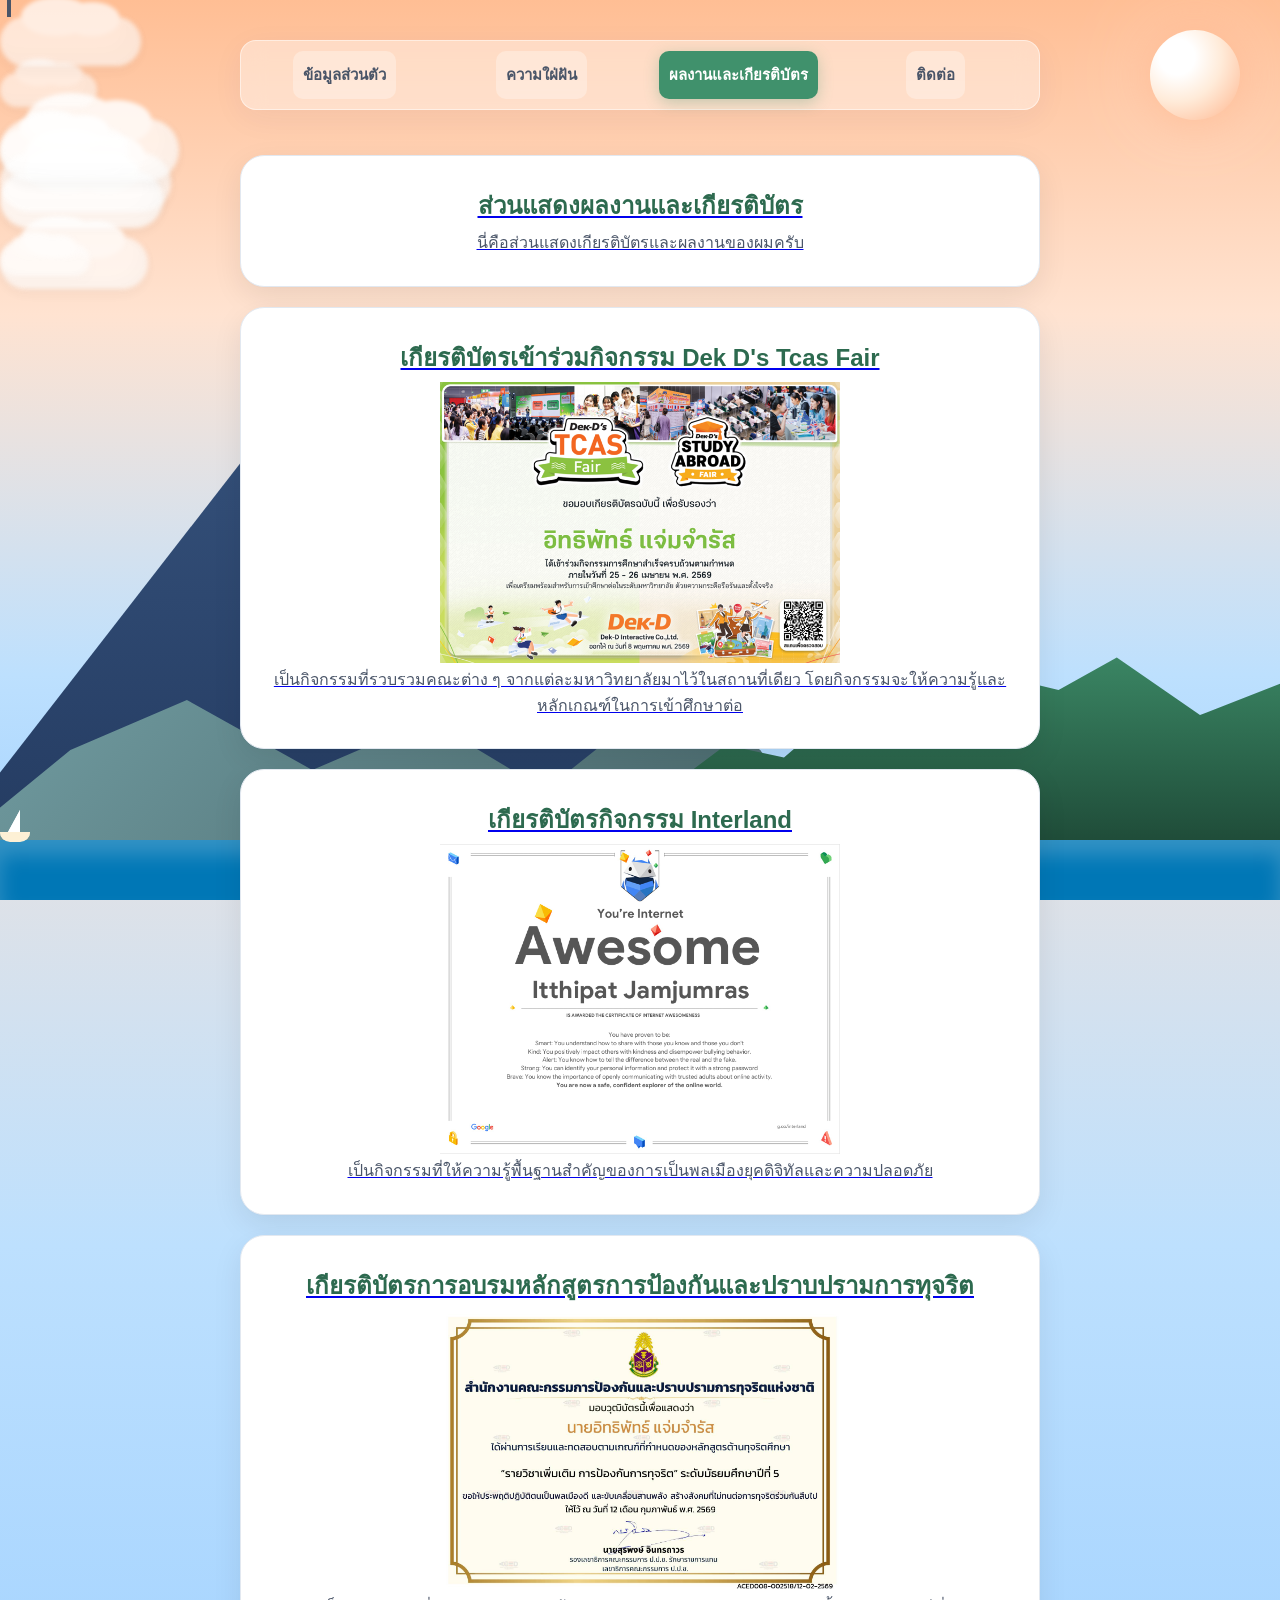
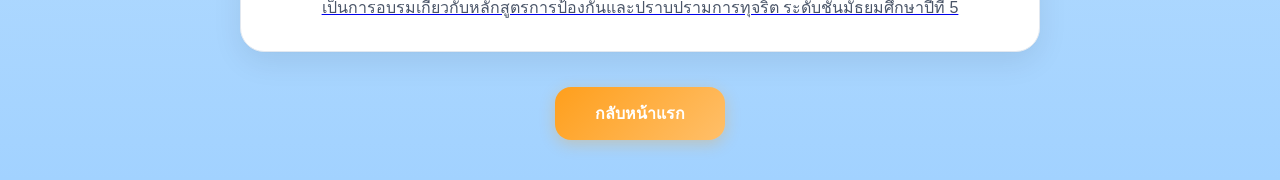
==== certificate.html @ b3058c53 "Update certificate.html" ====
<!DOCTYPE html>
<html lang="th">
<head>
    <meta charset="UTF-8">
    <meta name="viewport" content="width=device-width, initial-scale=1.0">
    <title>แฟ้มสะสมงานของฉัน</title>
    <style>
      body { 
          font-family: sans-serif; 
          margin: 0;
          padding: 40px 20px;
          text-align: center; 
          background: linear-gradient(to bottom, #ffbe94 0%, #ffe3d1 30%, #bde0fe 70%, #a2d2ff 100%);
          position: relative;
          overflow-x: hidden;
          min-height: 100vh;
          box-sizing: border-box;
          display: flex;
          flex-direction: column;
          align-items: center;
      }

      body::before {
          content: "";
          position: fixed;
          inset: 0;
          z-index: -10;
          background: linear-gradient(to bottom, #ffbe94 0%, #ffe3d1 35%, #bde0fe 75%, #a2d2ff 100%);
          pointer-events: none;
      }

      .anime-sun {
          position: fixed;
          top: 30px;
          right: 40px;
          width: 90px;
          height: 90px;
          background: radial-gradient(circle at 30% 30%, #fff 20%, #ffebd9 50%, #ffb38a 100%);
          border-radius: 50%;
          box-shadow: 0 0 50px rgba(255, 179, 138, 0.8), 0 0 100px rgba(255, 255, 255, 0.4);
          z-index: -4;
          animation: sunPulse 6s ease-in-out infinite alternate;
          pointer-events: none;
      }

      .scenery-layer {
          position: fixed;
          bottom: 0;
          left: 0;
          width: 100%;
          height: 480px; 
          z-index: -3; 
          pointer-events: none;
      }

      .mount-fuji {
          position: absolute;
          bottom: 45px;      
          left: -5%;         
          width: 900px;      
          height: 600px;     
          clip-path: polygon(0% 100%, 44% 15%, 56% 15%, 100% 100%);
          background: linear-gradient(to bottom, #3b5984 0%, #243b61 100%);

          z-index: 1 !important; 
      }
      .mount-fuji::before {
          content: "";
          position: absolute;
          top: 0;
          left: 0;
          width: 100%;
          height: 100%;
          clip-path: polygon(44% 15%, 56% 15%, 61% 32%, 55% 28%, 51% 38%, 48% 30%, 45% 39%, 39% 32%);
          background: #ffffff;
      }

      .mountain-back {
          position: absolute;
          bottom: 40px;
          left: -5%;
          width: 70%;
          height: 200px;
          clip-path: polygon(0% 100%, 15% 45%, 28% 20%, 42% 55%, 55% 30%, 68% 65%, 82% 15%, 92% 45%, 100% 100%);

          background: linear-gradient(135deg, #74a0a5 0%, #466367 100%);

          box-shadow: 0 10px 20px rgba(0, 0, 0, 0.2); 

          z-index: 2 !important; 
      }

      .mountain-front {
          position: absolute;
          bottom: 30px;
          right: -10%;
          width: 65%;
          height: 250px;
          clip-path: polygon(0% 100%, 10% 70%, 18% 50%, 25% 55%, 32% 35%, 40% 42%, 48% 20%, 58% 28%, 65% 15%, 75% 38%, 85% 25%, 95% 60%, 100% 100%);
          background: linear-gradient(to top, #1b4332 0%, #2d6a4f 50%, #40916c 100%);
          box-shadow: inset 0 20px 30px rgba(255,255,255,0.08);

          z-index: 3 !important; 
      }

      .ocean-container {
          position: fixed;
          bottom: 0;
          left: 0;
          width: 100%;
          height: 60px;
          z-index: -2;
          pointer-events: none;
          background: #0077b6;
          box-shadow: inset 0 15px 20px rgba(255,255,255,0.2);
      }
      .ocean-container::before {
          content: "";
          position: absolute;
          top: -15px;
          left: 0;
          width: 200%;
          height: 20px;
          background: repeat-x;
          background-image: url("data:image/svg+xml,%3Csvg xmlns='http://w3.org' viewBox='0 0 1200 120' preserveAspectRatio='none'%3E%3Cpath d='M0,0 C150,90 350,30 500,60 C650,90 850,30 1000,60 C1150,90 1300,30 1450,60 L1450,120 L0,120 Z' fill='%230077b6'/%3E%3C/svg%3E");
          background-size: 1200px 20px;
          animation: waveHorizontal 10s linear infinite;
      }

      .sea-objects-container {
          position: fixed;
          bottom: 28px;
          left: 0;
          width: 40px;
          height: 40px;
          z-index: -2;
          pointer-events: none;
          animation: boatSway 4s ease-in-out infinite alternate, boatSail var(--speed, 45s) linear infinite;
          animation-delay: var(--delay, 0s);
      }
      .boat {
          position: relative;
          width: 30px;
          height: 10px;
          background: #fdf0d5;
          border-radius: 0 0 10px 10px;
      }
      .boat::before {
          content: "";
          position: absolute;
          bottom: 10px;
          left: 8px;
          width: 0;
          height: 0;
          border-left: 12px solid transparent;
          border-bottom: 22px solid #ffffff;
      }

      #fish-container {
          position: fixed;
          bottom: 30px;
          inset-x: 0;
          height: 100px;
          z-index: -2;
          pointer-events: none;
      }
      .dolphin {
          position: absolute;
          width: 24px;
          height: 12px;
          background-color: #4ea8de;
          border-radius: 50% 50% 0 0;
          animation: dolphinJump var(--speed) ease-in-out infinite;
          animation-delay: var(--delay);
          opacity: 0;
      }
      .dolphin::before {
          content: "";
          position: absolute;
          right: -4px; top: 4px;
          width: 6px; height: 6px;
          background-color: #4ea8de;
          clip-path: polygon(0 0, 100% 50%, 0 100%);
      }

      #cloud-container, #bird-container {
          position: fixed;
          inset: 0;
          pointer-events: none;
      }
      .cloud {
          position: absolute;
          background: rgba(255, 255, 255, 0.85);
          border-radius: 100px;
          filter: blur(2px);
          animation: cloudDrift var(--speed) linear infinite;
          box-shadow: inset -10px -10px 20px rgba(0,0,0,0.02), 0 5px 15px rgba(0,0,0,0.05);

          z-index: -5 !important;
      }
      .cloud::before, .cloud::after {
          content: '';
          position: absolute;
          background: rgba(255, 255, 255, 1);
          border-radius: 50%;
      }
      .cloud::before { width: 50%; height: 80%; top: -40%; left: 15%; }
      .cloud::after { width: 40%; height: 70%; top: -30%; right: 15%; }

      .bird {
          position: absolute;
          width: 18px;
          height: 12px;
          opacity: 0.65;
          animation: birdFly var(--speed) linear infinite;
      }
      .bird-wings {
          width: 100%;
          height: 100%;
          background-image: url('data:image/svg+xml;utf8,<svg xmlns="http://w3.org" viewBox="0 0 24 16"><path d="M0,8 Q6,0 12,8 Q18,0 24,8 Q18,4 12,8 Q6,4 0,8 Z" fill="%234a5568"/></svg>');
          background-size: contain;
          background-repeat: no-repeat;
          animation: birdFlap 0.4s ease-in-out infinite alternate;
      }
      .bird-wings::before, .bird-wings::after {
          content: "";
          width: 15px;
          height: 10px;
          border: 2px solid #4a5568;
          border-bottom: none;
          border-left: none;
          border-radius: 10px 10px 0 0;
          transform-origin: left bottom;
          animation: wingFlap 0.3s ease-in-out infinite alternate;
      }
      .bird-wings::before {
          border-left: 2px solid #4a5568;
          border-right: none;
          transform-origin: right bottom;
      }

      @keyframes sunPulse { 0% { transform: scale(1); opacity: 0.9; } 100% { transform: scale(1.05); opacity: 1; } }
      
      @keyframes waveHorizontal {
          0% { background-position-x: 0px; }
          100% { background-position-x: -1200px; }
      }
      @keyframes cloudDrift {
          0% { transform: translateX(105vw); }
          100% { transform: translateX(-30vw); }
      }
      @keyframes wingFlap {
          0% { transform: rotate(-30deg); }
          100% { transform: rotate(30deg); }
      }
      @keyframes birdFly {
          0% { transform: translate(var(--startX), var(--startY)) var(--flip); }
          100% { transform: translate(var(--endX), var(--endY)) var(--flip); }
      }
      @keyframes boatSway {
          0% { transform: translateY(0) rotate(-3deg); }
          100% { transform: translateY(3px) rotate(3deg); }
      }
      @keyframes dolphinJump {
          0% { transform: translate(var(--startX), 60px) rotate(-45deg); opacity: 0; }
          15% { opacity: 1; }
          45% { transform: translate(var(--midX), var(--jumpHeight)) rotate(0deg); }
          75% { opacity: 1; }
          90%, 100% { transform: translate(var(--endX), 60px) rotate(45deg); opacity: 0; }
      }

      @keyframes sunPulse { 0% { transform: scale(1); opacity: 0.9; } 100% { transform: scale(1.05); opacity: 1; } }
      @keyframes waveMove { 0% { transform: translateX(0) scaleY(0.95); } 100% { transform: translateX(-300px) scaleY(1.05); } }
      @keyframes cloudDrift { 0% { transform: translateX(105vw); } 100% { transform: translateX(-30vw); } }
      @keyframes birdFlap { 0% { transform: scaleY(0.3); } 100% { transform: scaleY(1); } }
      @keyframes birdFly {
          0% { transform: translate(var(--startX), var(--startY)) var(--flip); }
          100% { transform: translate(var(--endX), var(--endY)) var(--flip); }
      }
      @keyframes auroraShift { 0% { transform: scale(1); } 100% { transform: scale(1.1) translate(10px, -10px); } }

      .tab-menu {
          display: flex;
          gap: 10px;
          background-color: rgba(255, 255, 255, 0.4);
          backdrop-filter: blur(12px);
          -webkit-backdrop-filter: blur(12px);
          padding: 10px;
          border-radius: 16px;
          max-width: 800px;
          width: 100%;
          margin: 0 auto 25px auto;
          box-sizing: border-box;
          border: 1px solid rgba(255, 255, 255, 0.5);
          z-index: 20;
          position: relative;
          box-shadow: 0 8px 32px rgba(31, 38, 135, 0.05);

          position: relative;
          z-index: 50 !important; 
      }
      .tab-btn {
          flex: 1;
          padding: 12px 10px;
          background-color: rgba(255, 255, 255, 0.3);
          color: #4a5568;
          border: none;
          border-radius: 10px;
          cursor: pointer;
          font-size: 15px;
          font-weight: bold;
          transition: 0.3s;
      }
      .tab-btn:hover {
          background-color: rgba(255, 255, 255, 0.6);
          color: #1a202c;
      }
      .tab-btn.active {
          background-color: #40916c;
          color: #ffffff;
          box-shadow: 0 4px 15px rgba(64, 145, 108, 0.3);
      }

      .container { 
          max-width: 800px; 
          width: 100%;
          margin: 0 auto; 
          box-sizing: border-box;
      }
      .project-card { 
          background: #ffffff;
          padding: 30px; 
          margin: 20px 0; 
          border-radius: 24px; 
          box-shadow: 0 10px 30px rgba(0, 0, 0, 0.08), 0 1px 3px rgba(0, 0, 0, 0.02); 
          text-align: left; 
          border: 1px solid #e2e8f0;

          position: relative;
          z-index: 10 !important; 
      }
      
      h1, h2, h3 { color: #2d6a4f; }
      h1 { font-size: 32px; margin-bottom: 10px; text-shadow: 1px 1px 2px rgba(255,255,255,0.8); }
      p { font-size: 18px; color: #4a5568; line-height: 1.6; }
      ul { color: #4a5568; line-height: 1.8; font-size: 16px; }
      li { margin-bottom: 8px; }
      strong { color: #1b4332; }

      .btn { 
          display: inline-block; 
          background: linear-gradient(135deg, #ff9f1c, #ffbf69);
          color: #fff; 
          padding: 14px 40px; 
          text-decoration: none; 
          border-radius: 16px; 
          margin-top: 25px; 
          font-weight: bold; 
          font-size: 16px;
          box-shadow: 0 4px 15px rgba(255, 159, 28, 0.3);
          transition: all 0.3s ease;
          z-index: 10;
          position: relative;
          border: none;
      }
      .btn:hover { 
          transform: translateY(-4px) scale(1.02);
          box-shadow: 0 6px 20px rgba(255, 159, 28, 0.5);
      } 
      .btn:visited { color: #fff; }

      .tab-page {
          display: block;
      }
     </style>
</head>
<body>

  <div class="anime-sun"></div>
  <div id="cloud-container"></div>
  <div id="bird-container"></div>
  <div id="fish-container"></div>
  
  <div class="scenery-layer">
      <div class="mount-fuji"></div>
      <div class="mountain-back"></div>
      <div class="mountain-front"></div>
  </div>

  <div class="sea-objects-container">
      <div class="boat"></div>
  </div>

  <div class="ocean-container">
      <div class="sea-objects-container">
          <div class="boat"></div>
      </div>
      <div id="fish-container"></div> 
  </div>

     <!-- 1. แถบปุ่มกดเลือกหน้าด้านบน -->
     <div class="tab-menu">
        <a href="portfolio.html" style="flex: 1; text decoration: none;"><button class="tab-btn">ข้อมูลส่วนตัว</button>
        <a href="dream.html" style="flex: 1; text decoration: none;"><button class="tab-btn">ความใฝ่ฝัน</button>
        <a href="certificate.html" style="flex: 1; text decoration: none;"><button class="tab-btn active">ผลงานและเกียรติบัตร</button>
        <a href="contact.html" style="flex: 1; text decoration: none;"><button class="tab-btn">ติดต่อ</button>
     </div>

     <!-- หน้าที่ 3 -->
     <div id="page3" class="container tab-page">


        <div class="project-card" style="margin-bottom: 10px; text-align: center;">
          <h2 style="margin: 0 0 5px 0;">ส่วนแสดงผลงานและเกียรติบัตร</h2>
          <p style="margin: 0; font-size: 16px;">นี่คือส่วนแสดงเกียรติบัตรและผลงานของผมครับ</p>
        </div>

        <!-- กล่องเกียรติบัตร 1 -->
        <div class="project-card" style="margin-bottom: 10px; text-align: center;">
          <h2 style="margin: 0 0 5px 0;">เกียรติบัตรเข้าร่วมกิจกรรม Dek D's Tcas Fair</h2>
          <img src="Screenshot 2026-06-03 222203.png" width="400">
          <p style="margin: 0; font-size: 16px;">เป็นกิจกรรมที่รวบรวมคณะต่าง ๆ จากแต่ละมหาวิทยาลัยมาไว้ในสถานที่เดียว โดยกิจกรรมจะให้ความรู้และหลักเกณฑ์ในการเข้าศึกษาต่อ</p>
        </div>

        <!-- กล่องเกียรติบัตร 2 -->
        <div class="project-card" style="margin-bottom: 10px; text-align: center;">
          <h2 style="margin: 0 0 5px 0;">เกียรติบัตรกิจกรรม Interland</h2>
          <img src="Screenshot 2026-06-03 221729.png" width="400">
          <p style="margin: 0; font-size: 16px;">เป็นกิจกรรมที่ให้ความรู้พื้นฐานสำคัญของการเป็นพลเมืองยุคดิจิทัลและความปลอดภัย</p>
        </div>

        <!-- กล่องเกียรติบัตร 3 -->
        <div class="project-card" style="margin-bottom: 10px; text-align: center;">
          <h2 style="margin: 0 0 5px 0;">เกียรติบัตรการอบรมหลักสูตรการป้องกันและปราบปรามการทุจริต</h2>
          <img src="113593.jpg" width="400">
          <p style="margin: 0; font-size: 16px;">เป็นการอบรมเกี่ยวกับหลักสูตรการป้องกันและปราบปรามการทุจริต ระดับชั้นมัธยมศึกษาปีที่ 5</p>
        </div>
     </div> <!-- ปิดหน้า 3 -->

     <div class="container">
        <a href="index.html" class="btn">กลับหน้าแรก</a>
     </div>

  <script>
      function setupAnimeNature() {
          const cloudContainer = document.getElementById('cloud-container');
          if (cloudContainer) {
              const cloudCount = 8;
              for (let i = 0; i < cloudCount; i++) {
                  const cloud = document.createElement('div');
                  cloud.classList.add('cloud');
                  const width = Math.random() * 120 + 80; 
                  const height = width * 0.35;
                  const topPos = Math.random() * 35; 
                  const speed = Math.random() * 25 + 35; 
                  const delay = Math.random() * -60; 
                  cloud.style.width = width + "px";
                  cloud.style.height = height + "px";
                  cloud.style.top = topPos + "%";
                  cloud.style.opacity = Math.random() * 0.3 + 0.6;
                  cloud.style.setProperty('--speed', speed + "s");
                  cloud.style.animationDelay = delay + "s";
                  cloudContainer.appendChild(cloud);
              }
          }

          const birdContainer = document.getElementById('bird-container');
          if (birdContainer) {
              const birdCount = 10;
              for (let i = 0; i < birdCount; i++) {
                  const bird = document.createElement('div');
                  bird.classList.add('bird');
                  const wings = document.createElement('div');
                  wings.classList.add('bird-wings');
                  bird.appendChild(wings);
                  const direction = Math.floor(Math.random() * 2);
                  let startX, endX, flip;
                  if (direction === 0) { startX = "105vw"; endX = "-10vw"; flip = "scaleX(1)"; } 
                  else { startX = "-10vw"; endX = "105vw"; flip = "scaleX(-1)"; }
                  const startY = Math.random() * 40 + 5 + "%"; 
                  const endY = (parseFloat(startY) + (Math.random() * 20 - 10)) + "%"; 
                  const speed = Math.random() * 8 + 12; 
                  const delay = Math.random() * -25; 
                  bird.style.setProperty('--startX', startX);
                  bird.style.setProperty('--endX', endX);
                  bird.style.setProperty('--startY', startY);
                  bird.style.setProperty('--endY', endY);
                  bird.style.setProperty('--flip', flip);
                  bird.style.setProperty('--speed', speed + "s");
                  bird.style.animationDelay = delay + "s";
                  birdContainer.appendChild(bird);
              }
          }

          const fishContainer = document.getElementById('fish-container');
          if (fishContainer) {
              const dolphinCount = 6; 
              for (let i = 0; i < dolphinCount; i++) {
                  const dolphin = document.createElement('div');
                  dolphin.classList.add('dolphin');
                  const startX = Math.random() * 80 + 5; 
                  const jumpDistance = Math.random() * 8 + 6; 
                  const endX = startX + jumpDistance;
                  const midX = startX + (jumpDistance / 2); 
                  const jumpHeight = (Math.random() * -25 - 35) + "px"; 
                  const speed = Math.random() * 2 + 2.5; 
                  const delay = Math.random() * 12; 
                  dolphin.style.setProperty('--startX', startX + "vw");
                  dolphin.style.setProperty('--midX', midX + "vw");
                  dolphin.style.setProperty('--endX', endX + "vw");
                  dolphin.style.setProperty('--jumpHeight', jumpHeight);
                  dolphin.style.setProperty('--speed', speed + "s");
                  dolphin.style.setProperty('--delay', delay + "s");
                  fishContainer.appendChild(dolphin);
              }
          }
      }

      if (document.readyState === "loading") {
          document.addEventListener("DOMContentLoaded", setupAnimeNature);
      } else {
          setupAnimeNature();
      }
  </script>

</body>
</html>
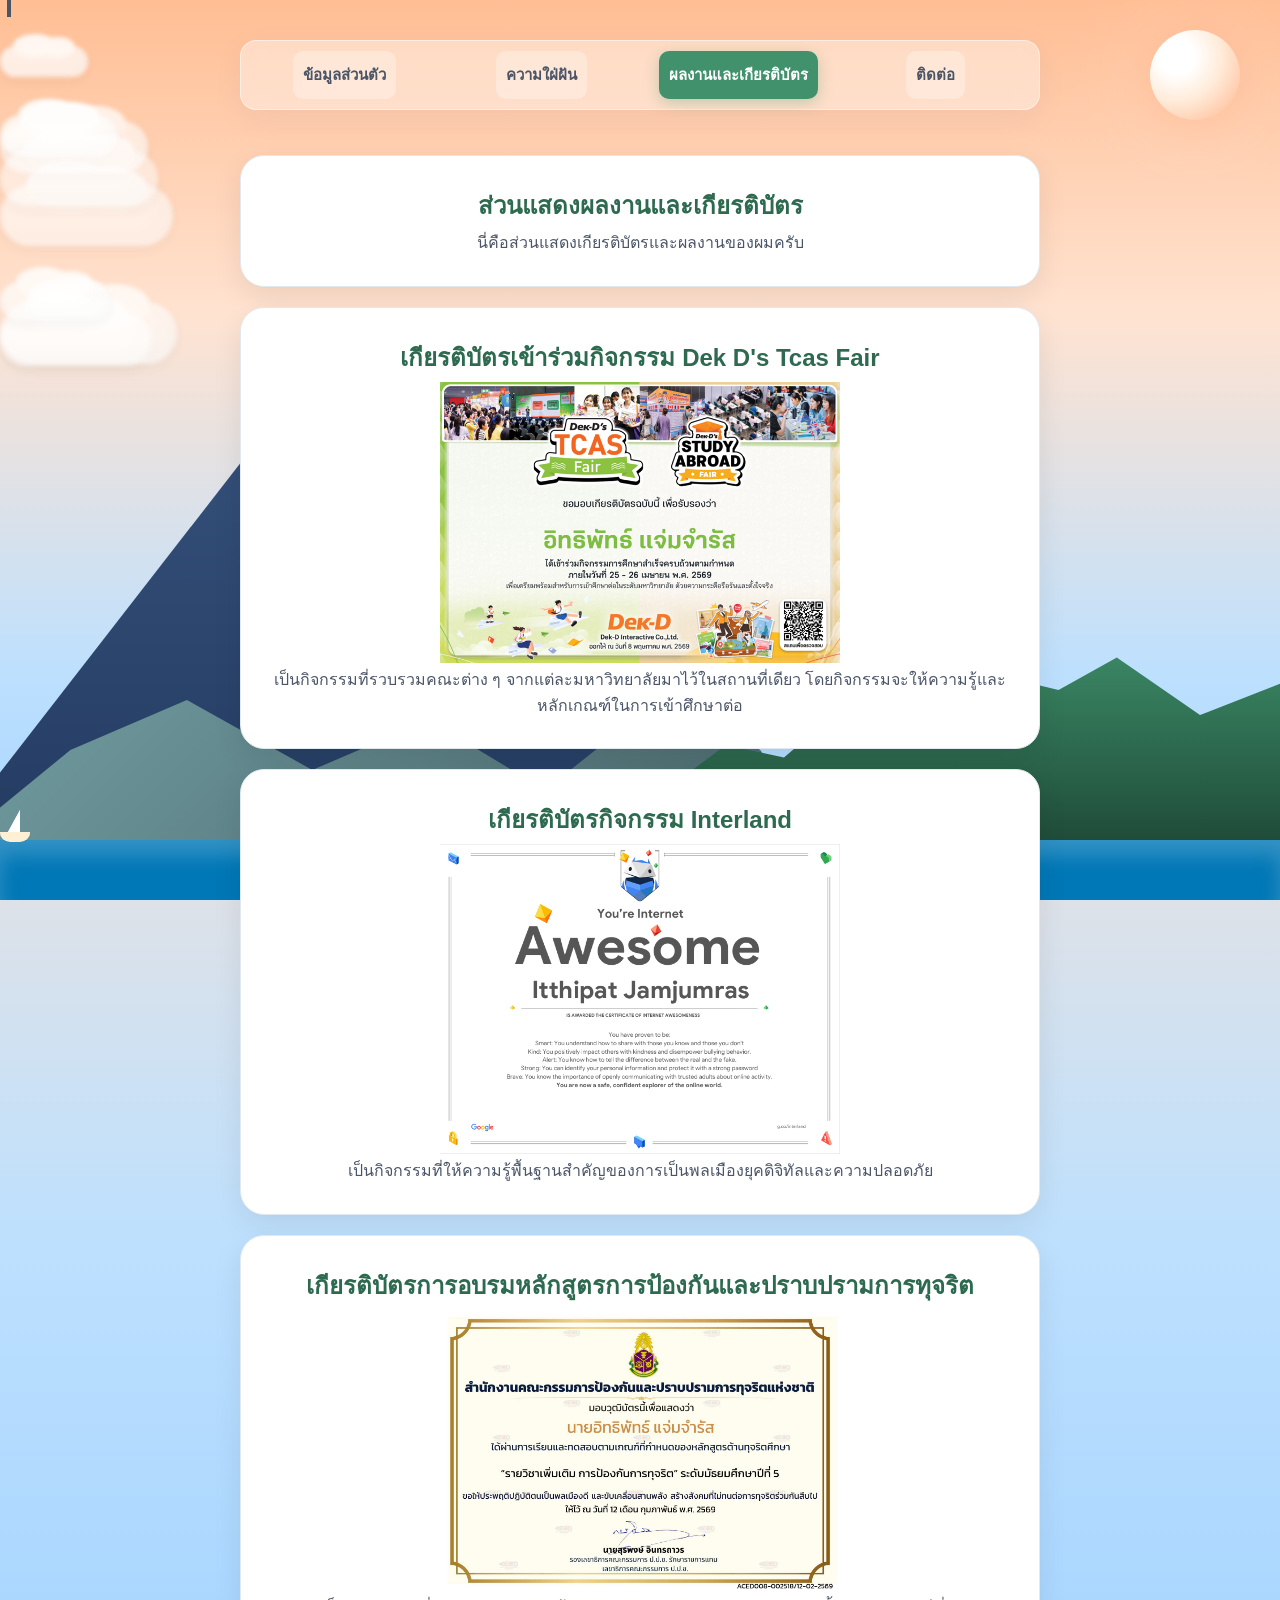
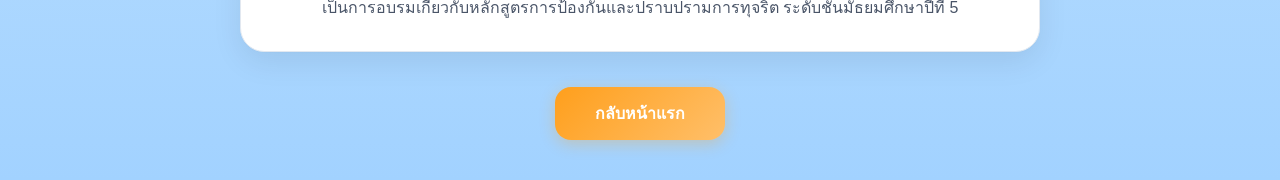
==== commit dc2df736: "Update certificate.html" ====
--- a/certificate.html
+++ b/certificate.html
@@ -401,10 +401,10 @@
 
      <!-- 1. แถบปุ่มกดเลือกหน้าด้านบน -->
      <div class="tab-menu">
-        <a href="portfolio.html" style="flex: 1; text decoration: none;"><button class="tab-btn">ข้อมูลส่วนตัว</button>
-        <a href="dream.html" style="flex: 1; text decoration: none;"><button class="tab-btn">ความใฝ่ฝัน</button>
-        <a href="certificate.html" style="flex: 1; text decoration: none;"><button class="tab-btn active">ผลงานและเกียรติบัตร</button>
-        <a href="contact.html" style="flex: 1; text decoration: none;"><button class="tab-btn">ติดต่อ</button>
+        <a href="portfolio.html" style="flex: 1; text-decoration: none;"><button class="tab-btn">ข้อมูลส่วนตัว</button></a>
+        <a href="dream.html" style="flex: 1; text-decoration: none;"><button class="tab-btn">ความใฝ่ฝัน</button></a>
+        <a href="certificate.html" style="flex: 1; text-decoration: none;"><button class="tab-btn active">ผลงานและเกียรติบัตร</button></a>
+        <a href="contact.html" style="flex: 1; text-decoration: none;"><button class="tab-btn">ติดต่อ</button></a>
      </div>
 
      <!-- หน้าที่ 3 -->
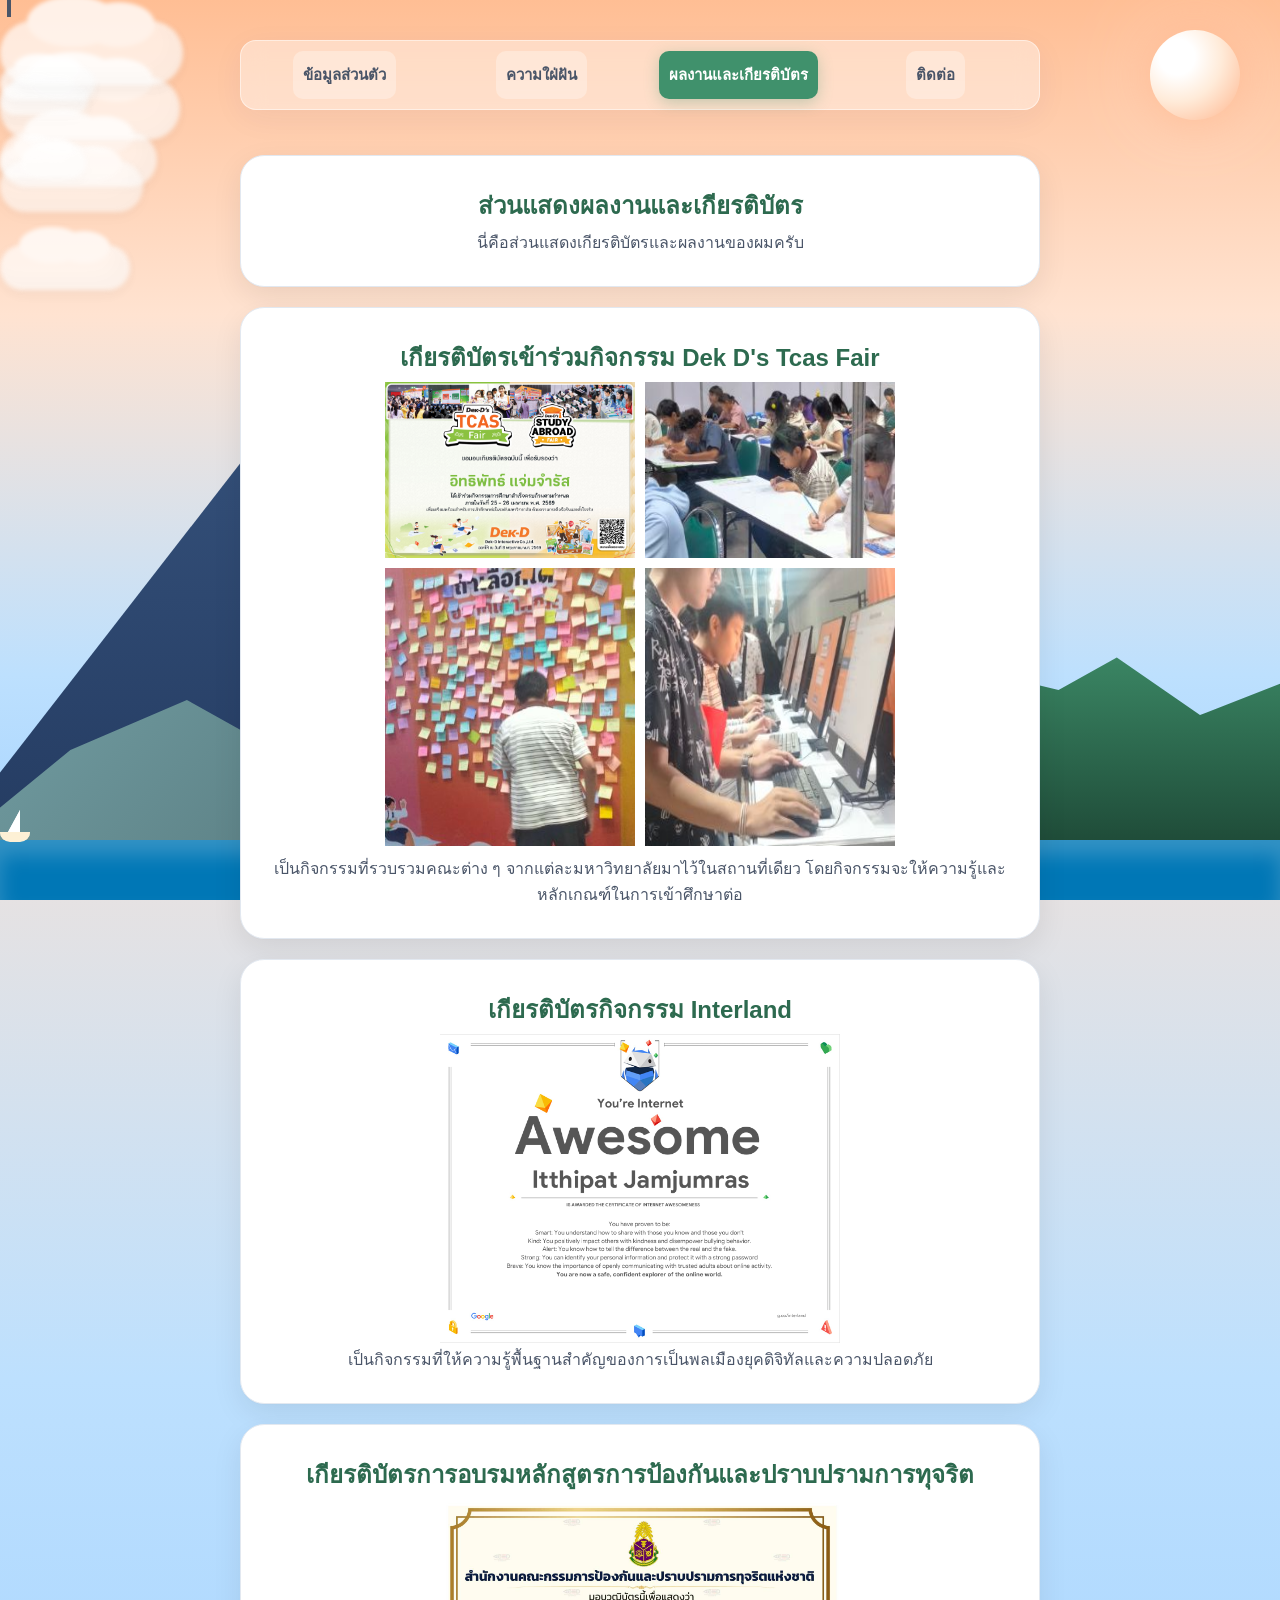
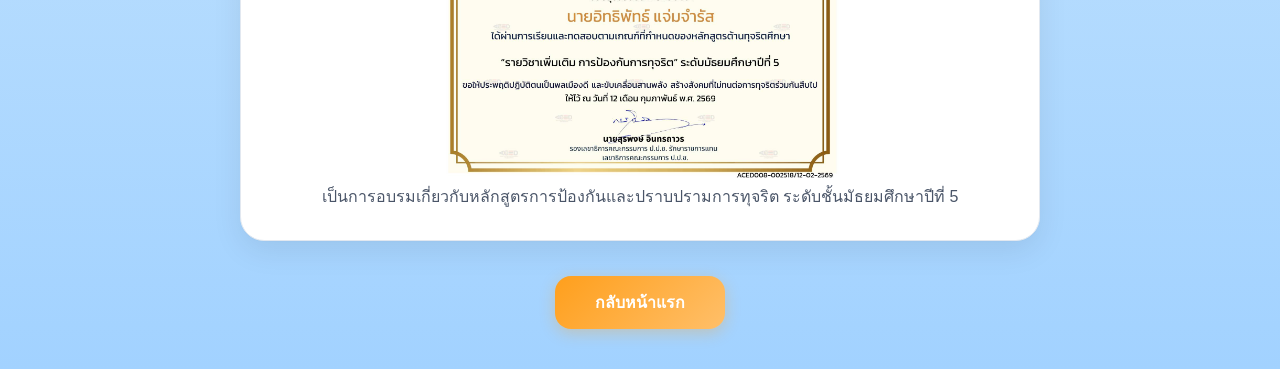
==== commit 7a11aa40: "Update certificate.html" ====
--- a/certificate.html
+++ b/certificate.html
@@ -419,7 +419,17 @@
         <!-- กล่องเกียรติบัตร 1 -->
         <div class="project-card" style="margin-bottom: 10px; text-align: center;">
           <h2 style="margin: 0 0 5px 0;">เกียรติบัตรเข้าร่วมกิจกรรม Dek D's Tcas Fair</h2>
-          <img src="Screenshot 2026-06-03 222203.png" width="400">
+          
+          <div style="display: flex; justify-content: center; gap: 10px; margin-bottom: 10px;">
+           <img src="Screenshot 2026-06-03 222203.png" width="250">
+           <img src="Screenshot 2026-09-09 172811.png" width="250">
+          </div>
+          
+          <div style="display: flex; justify-content: center; gap: 10px; margin-bottom: 10px;">
+           <img src="Screenshot 2026-09-09 172858.png" width="250">
+           <img src="Screenshot 2026-09-09 172609.png" width="250">
+          </div>
+          
           <p style="margin: 0; font-size: 16px;">เป็นกิจกรรมที่รวบรวมคณะต่าง ๆ จากแต่ละมหาวิทยาลัยมาไว้ในสถานที่เดียว โดยกิจกรรมจะให้ความรู้และหลักเกณฑ์ในการเข้าศึกษาต่อ</p>
         </div>
 
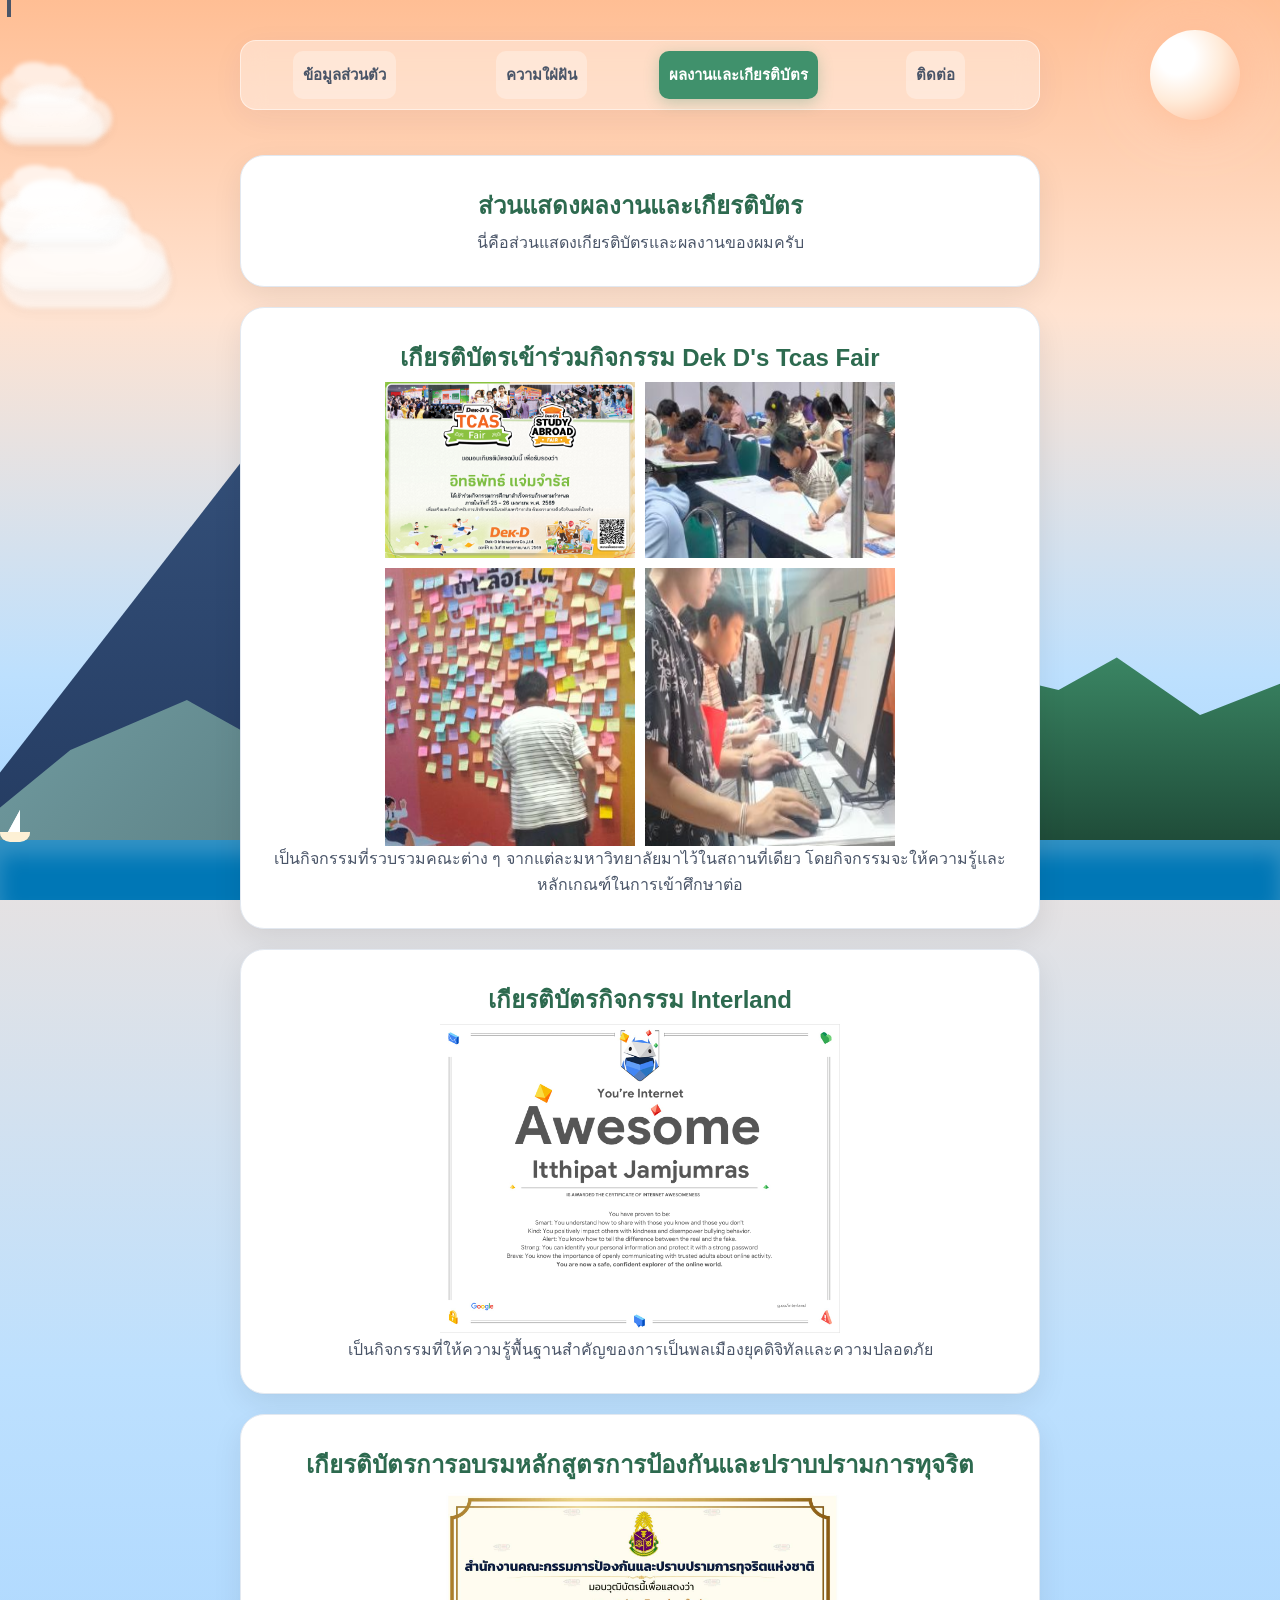
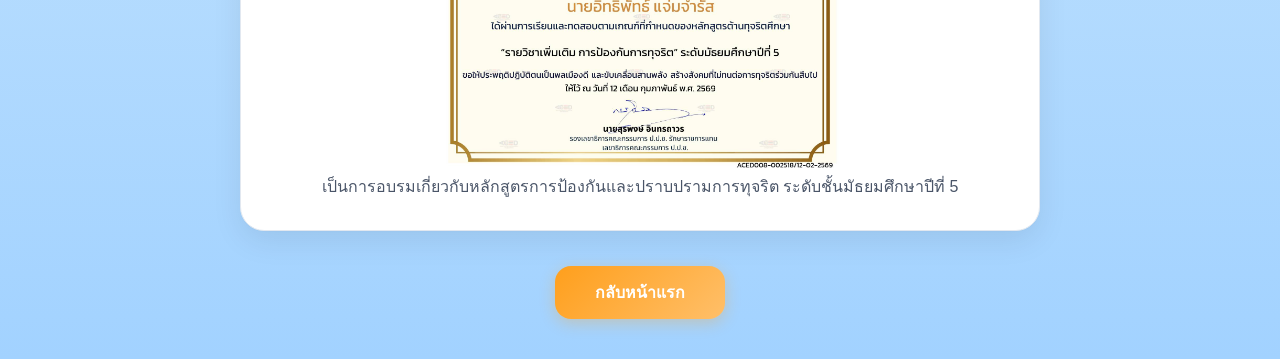
==== commit 76023baa: "Update certificate.html" ====
--- a/certificate.html
+++ b/certificate.html
@@ -425,7 +425,7 @@
            <img src="Screenshot 2026-09-09 172811.png" width="250">
           </div>
           
-          <div style="display: flex; justify-content: center; gap: 10px; margin-bottom: 10px;">
+          <div style="display: flex; justify-content: center; gap: 10px;">
            <img src="Screenshot 2026-09-09 172858.png" width="250">
            <img src="Screenshot 2026-09-09 172609.png" width="250">
           </div>
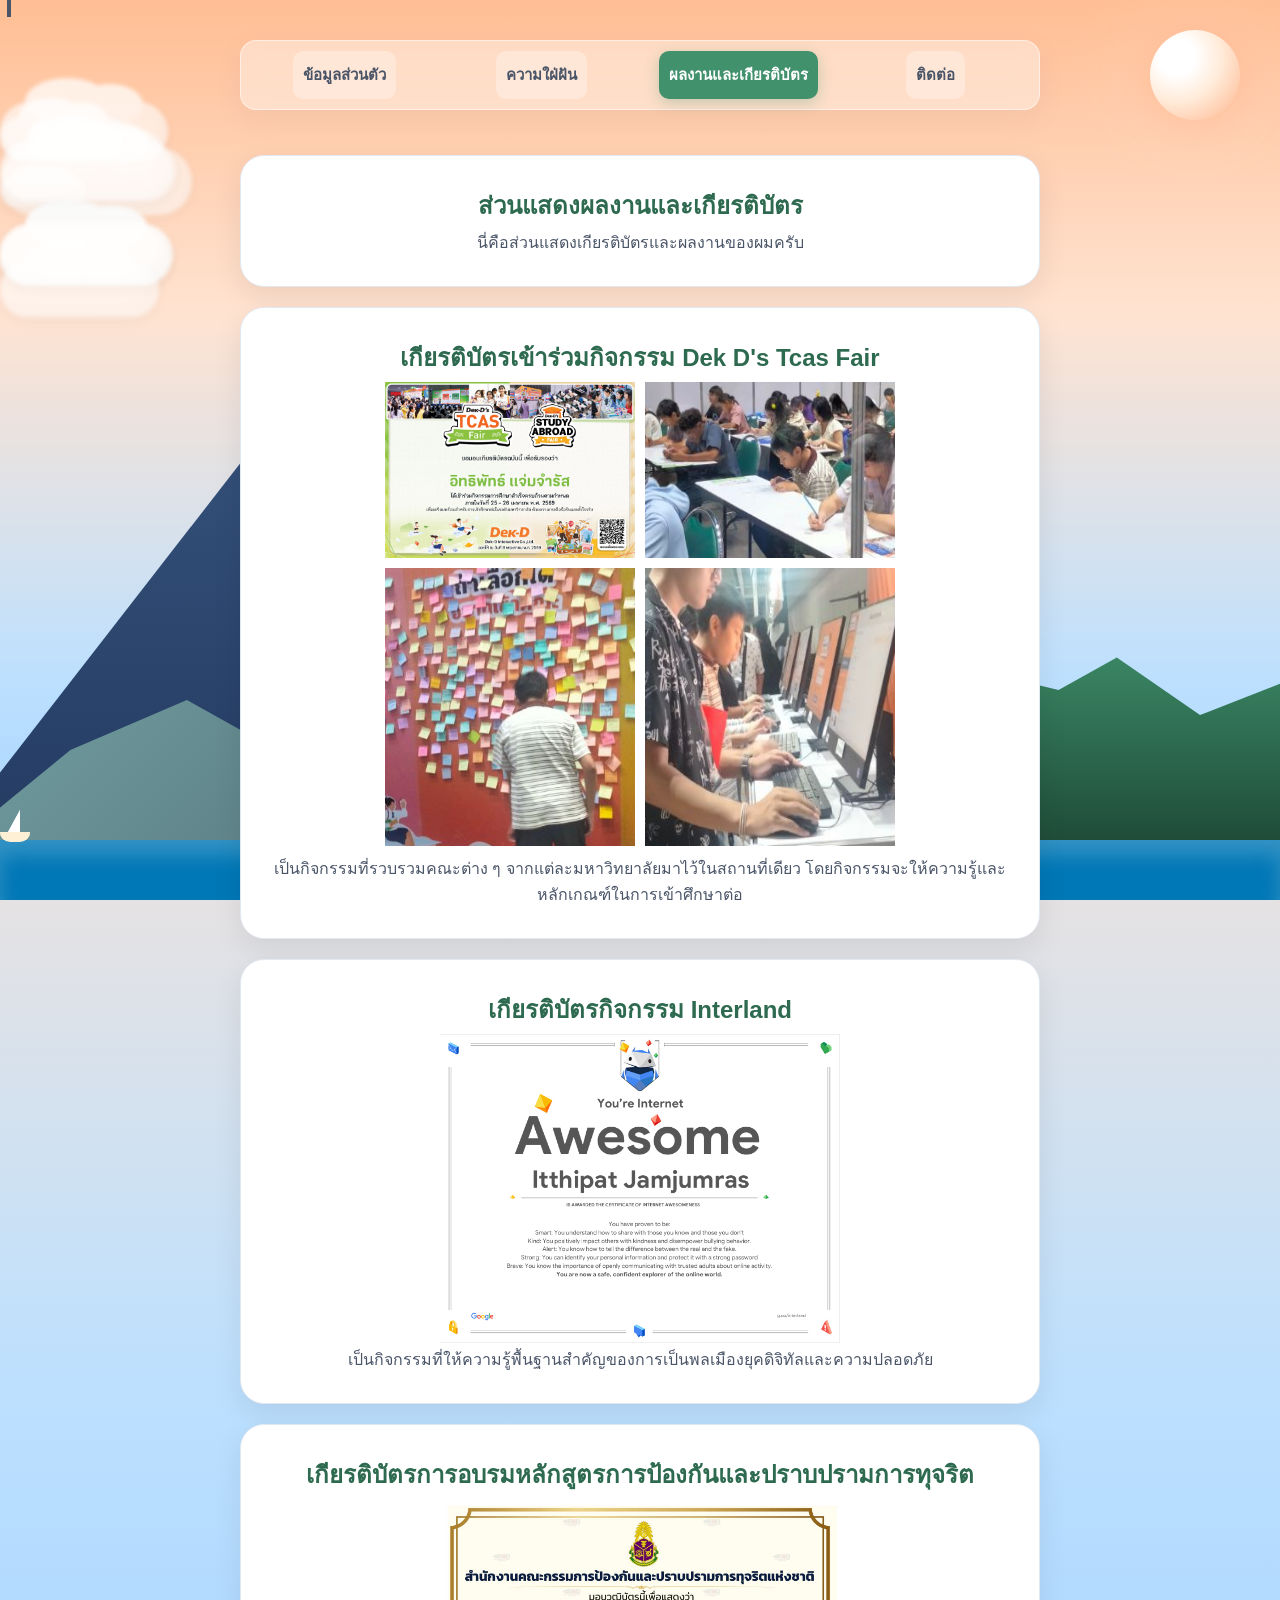
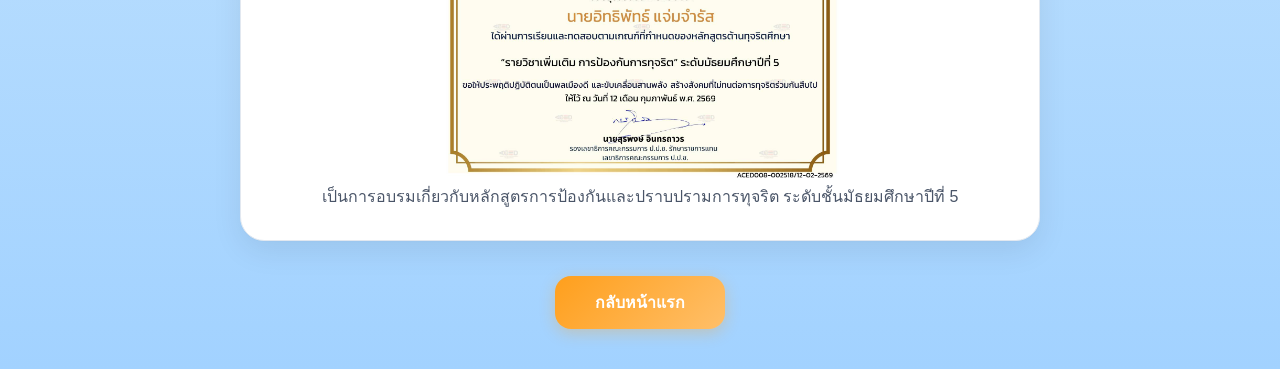
==== commit fcf9f3b4: "Update certificate.html" ====
--- a/certificate.html
+++ b/certificate.html
@@ -430,7 +430,7 @@
            <img src="Screenshot 2026-09-09 172609.png" width="250">
           </div>
           
-          <p style="margin: 0; font-size: 16px;">เป็นกิจกรรมที่รวบรวมคณะต่าง ๆ จากแต่ละมหาวิทยาลัยมาไว้ในสถานที่เดียว โดยกิจกรรมจะให้ความรู้และหลักเกณฑ์ในการเข้าศึกษาต่อ</p>
+          <p style="margin: 10px 0 0 0; font-size: 16px;">เป็นกิจกรรมที่รวบรวมคณะต่าง ๆ จากแต่ละมหาวิทยาลัยมาไว้ในสถานที่เดียว โดยกิจกรรมจะให้ความรู้และหลักเกณฑ์ในการเข้าศึกษาต่อ</p>
         </div>
 
         <!-- กล่องเกียรติบัตร 2 -->
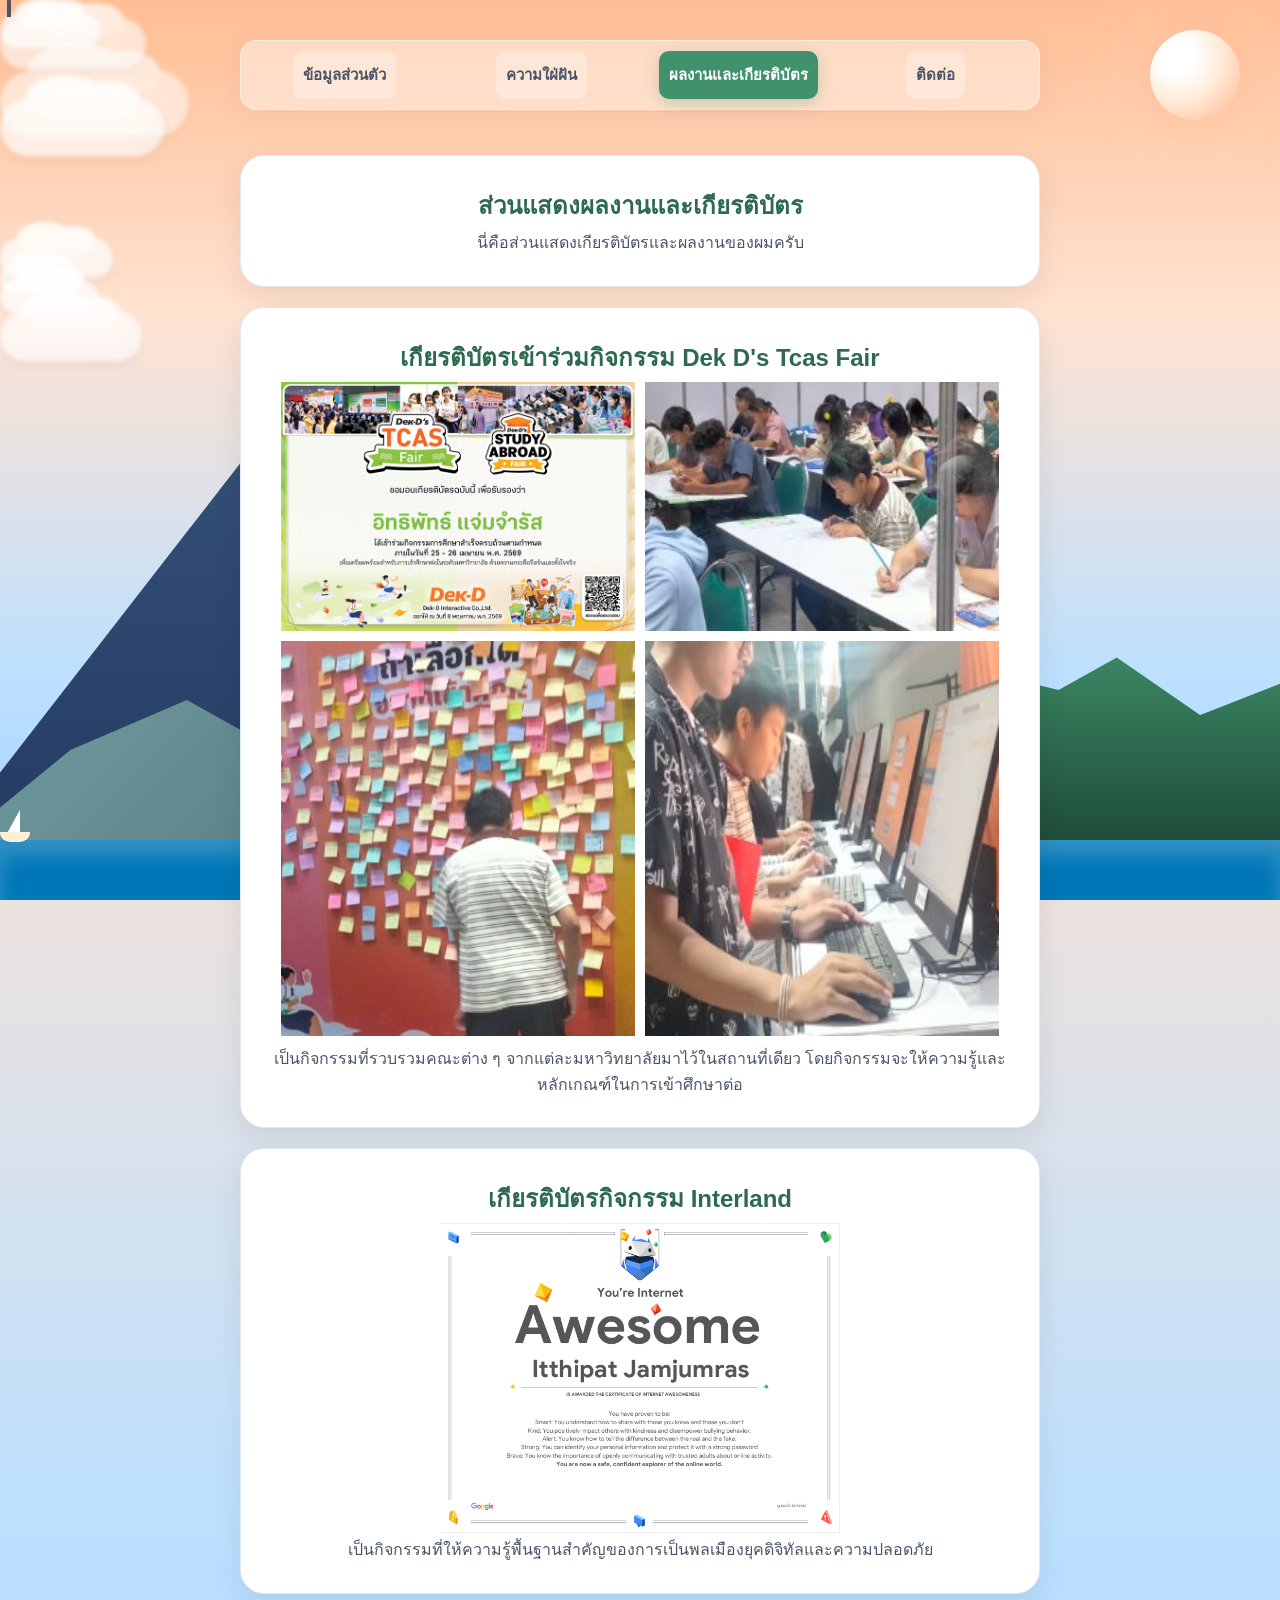
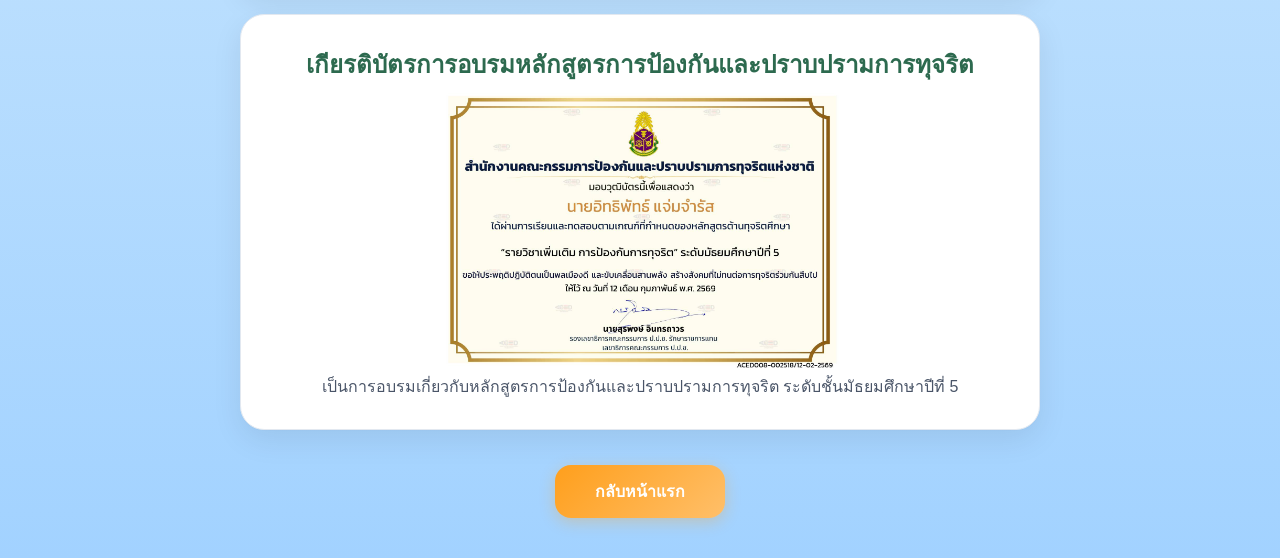
==== commit 438eecc4: "Update certificate.html" ====
--- a/certificate.html
+++ b/certificate.html
@@ -421,13 +421,13 @@
           <h2 style="margin: 0 0 5px 0;">เกียรติบัตรเข้าร่วมกิจกรรม Dek D's Tcas Fair</h2>
           
           <div style="display: flex; justify-content: center; gap: 10px; margin-bottom: 10px;">
-           <img src="Screenshot 2026-06-03 222203.png" width="250">
-           <img src="Screenshot 2026-09-09 172811.png" width="250">
+           <img src="Screenshot 2026-06-03 222203.png" style="width: 48%; height: auto;">
+           <img src="Screenshot 2026-09-09 172811.png" style="width: 48%; height: auto;">
           </div>
           
           <div style="display: flex; justify-content: center; gap: 10px;">
-           <img src="Screenshot 2026-09-09 172858.png" width="250">
-           <img src="Screenshot 2026-09-09 172609.png" width="250">
+           <img src="Screenshot 2026-09-09 172858.png" style="width: 48%; height: auto;">
+           <img src="Screenshot 2026-09-09 172609.png" style="width: 48%; height: auto;">
           </div>
           
           <p style="margin: 10px 0 0 0; font-size: 16px;">เป็นกิจกรรมที่รวบรวมคณะต่าง ๆ จากแต่ละมหาวิทยาลัยมาไว้ในสถานที่เดียว โดยกิจกรรมจะให้ความรู้และหลักเกณฑ์ในการเข้าศึกษาต่อ</p>
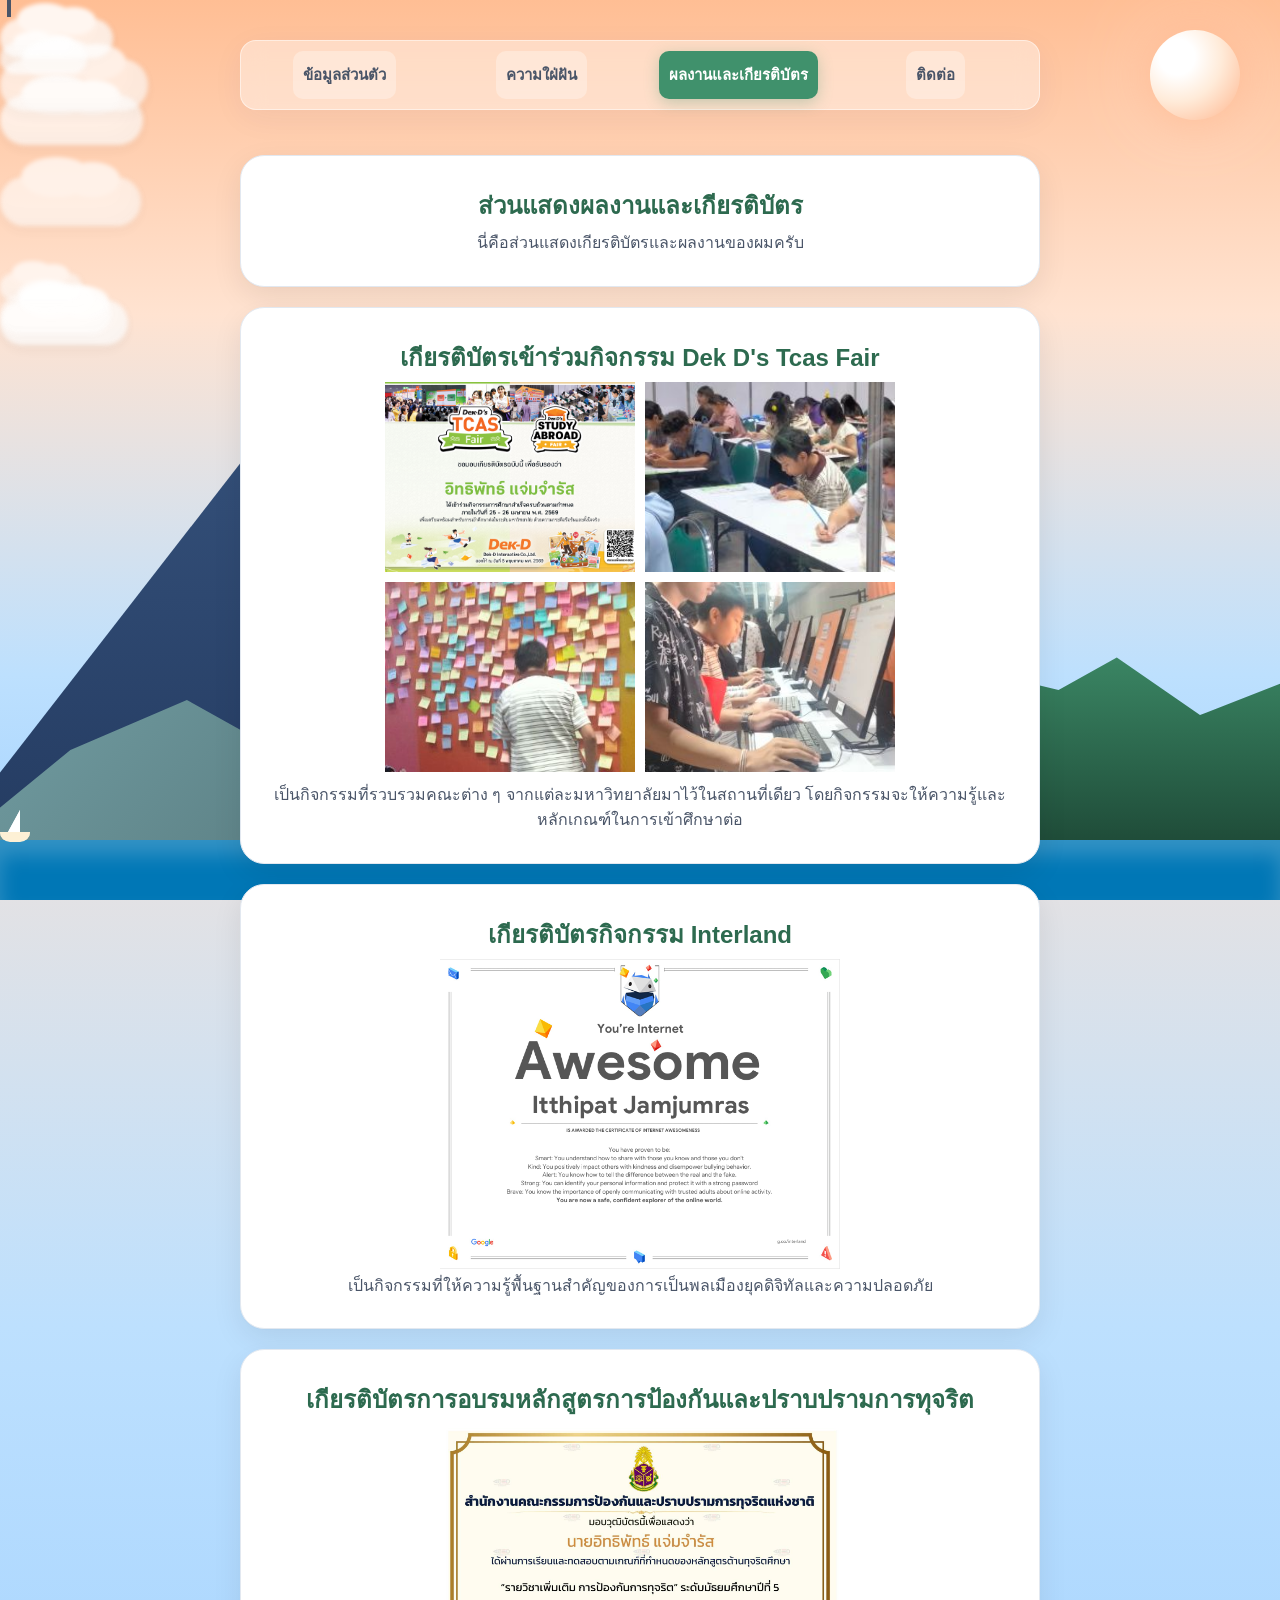
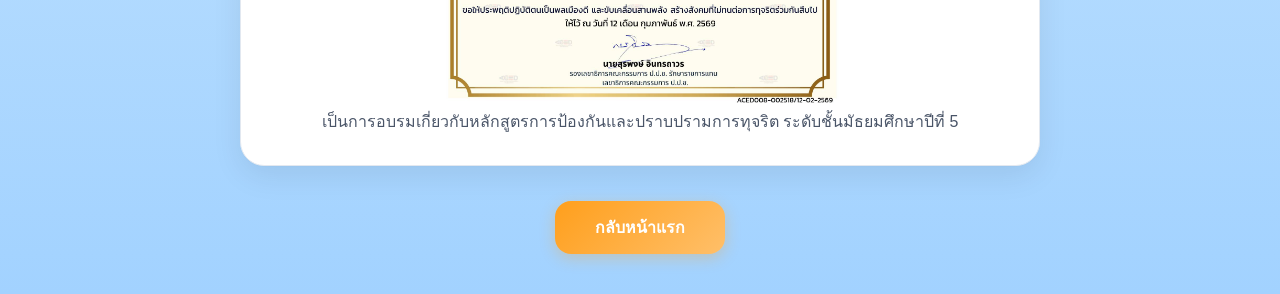
==== commit e79decb0: "Update certificate.html" ====
--- a/certificate.html
+++ b/certificate.html
@@ -421,13 +421,19 @@
           <h2 style="margin: 0 0 5px 0;">เกียรติบัตรเข้าร่วมกิจกรรม Dek D's Tcas Fair</h2>
           
           <div style="display: flex; justify-content: center; gap: 10px; margin-bottom: 10px;">
-           <img src="Screenshot 2026-06-03 222203.png" style="width: 48%; height: auto;">
-           <img src="Screenshot 2026-09-09 172811.png" style="width: 48%; height: auto;">
+           <img src="Screenshot 2026-06-03 222203.png"
+              style="width: 250px; height: 190px; object-fit: cover;">
+
+           <img src="Screenshot 2026-09-09 172811.png"
+              style="width: 250px; height: 190px; object-fit: cover;">
           </div>
-          
+
           <div style="display: flex; justify-content: center; gap: 10px;">
-           <img src="Screenshot 2026-09-09 172858.png" style="width: 48%; height: auto;">
-           <img src="Screenshot 2026-09-09 172609.png" style="width: 48%; height: auto;">
+           <img src="Screenshot 2026-09-09 172858.png"
+              style="width: 250px; height: 190px; object-fit: cover;">
+
+           <img src="Screenshot 2026-09-09 172609.png"
+              style="width: 250px; height: 190px; object-fit: cover;">
           </div>
           
           <p style="margin: 10px 0 0 0; font-size: 16px;">เป็นกิจกรรมที่รวบรวมคณะต่าง ๆ จากแต่ละมหาวิทยาลัยมาไว้ในสถานที่เดียว โดยกิจกรรมจะให้ความรู้และหลักเกณฑ์ในการเข้าศึกษาต่อ</p>
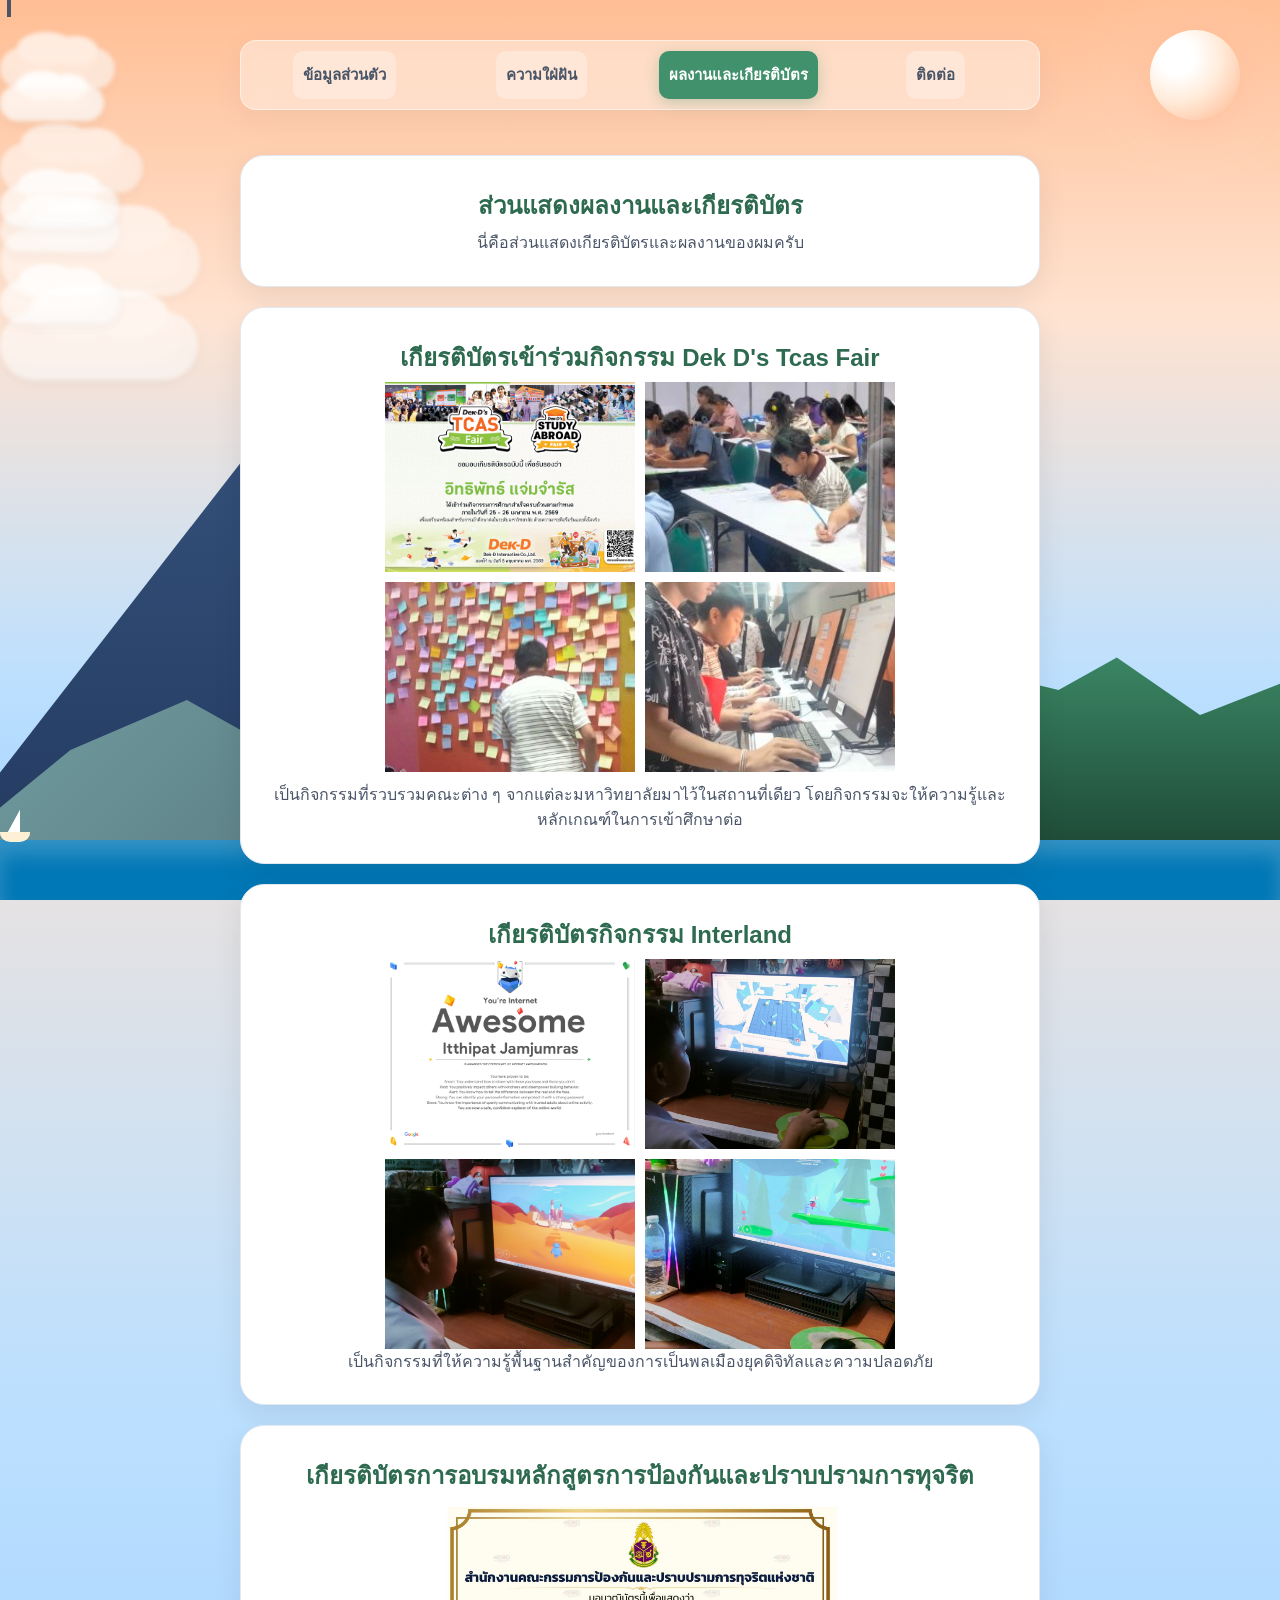
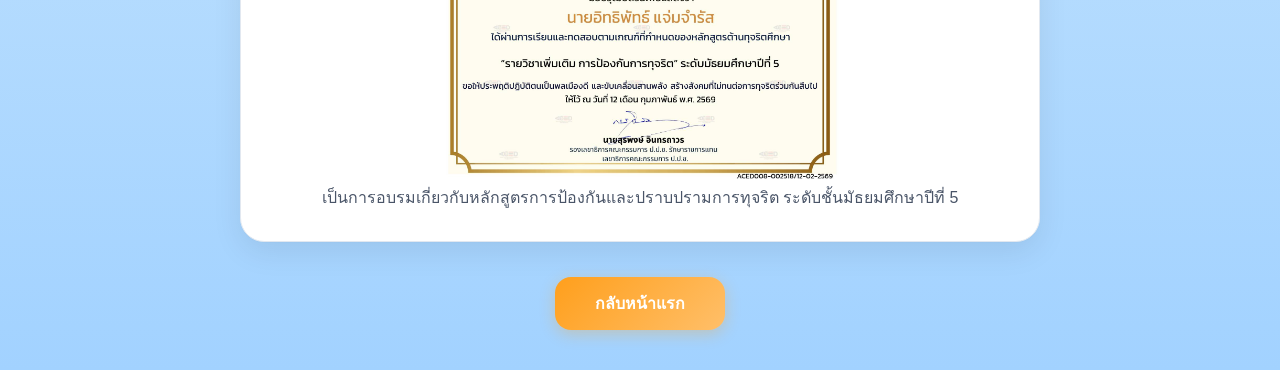
==== commit 5bae9f4f: "Update certificate.html" ====
--- a/certificate.html
+++ b/certificate.html
@@ -442,7 +442,23 @@
         <!-- กล่องเกียรติบัตร 2 -->
         <div class="project-card" style="margin-bottom: 10px; text-align: center;">
           <h2 style="margin: 0 0 5px 0;">เกียรติบัตรกิจกรรม Interland</h2>
-          <img src="Screenshot 2026-06-03 221729.png" width="400">
+
+          <div style="display: flex; justify-content: center; gap: 10px; margin-bottom: 10px;">
+           <img src="Screenshot 2026-06-03 221729.png"
+              style="width: 250px; height: 190px; object-fit: cover;">
+
+           <img src="132839.jpg"
+              style="width: 250px; height: 190px; object-fit: cover;">
+          </div>
+
+          <div style="display: flex; justify-content: center; gap: 10px;">
+           <img src="132840.jpg"
+              style="width: 250px; height: 190px; object-fit: cover;">
+
+           <img src="132838.jpg"
+              style="width: 250px; height: 190px; object-fit: cover;">
+          </div>
+          
           <p style="margin: 0; font-size: 16px;">เป็นกิจกรรมที่ให้ความรู้พื้นฐานสำคัญของการเป็นพลเมืองยุคดิจิทัลและความปลอดภัย</p>
         </div>
 
